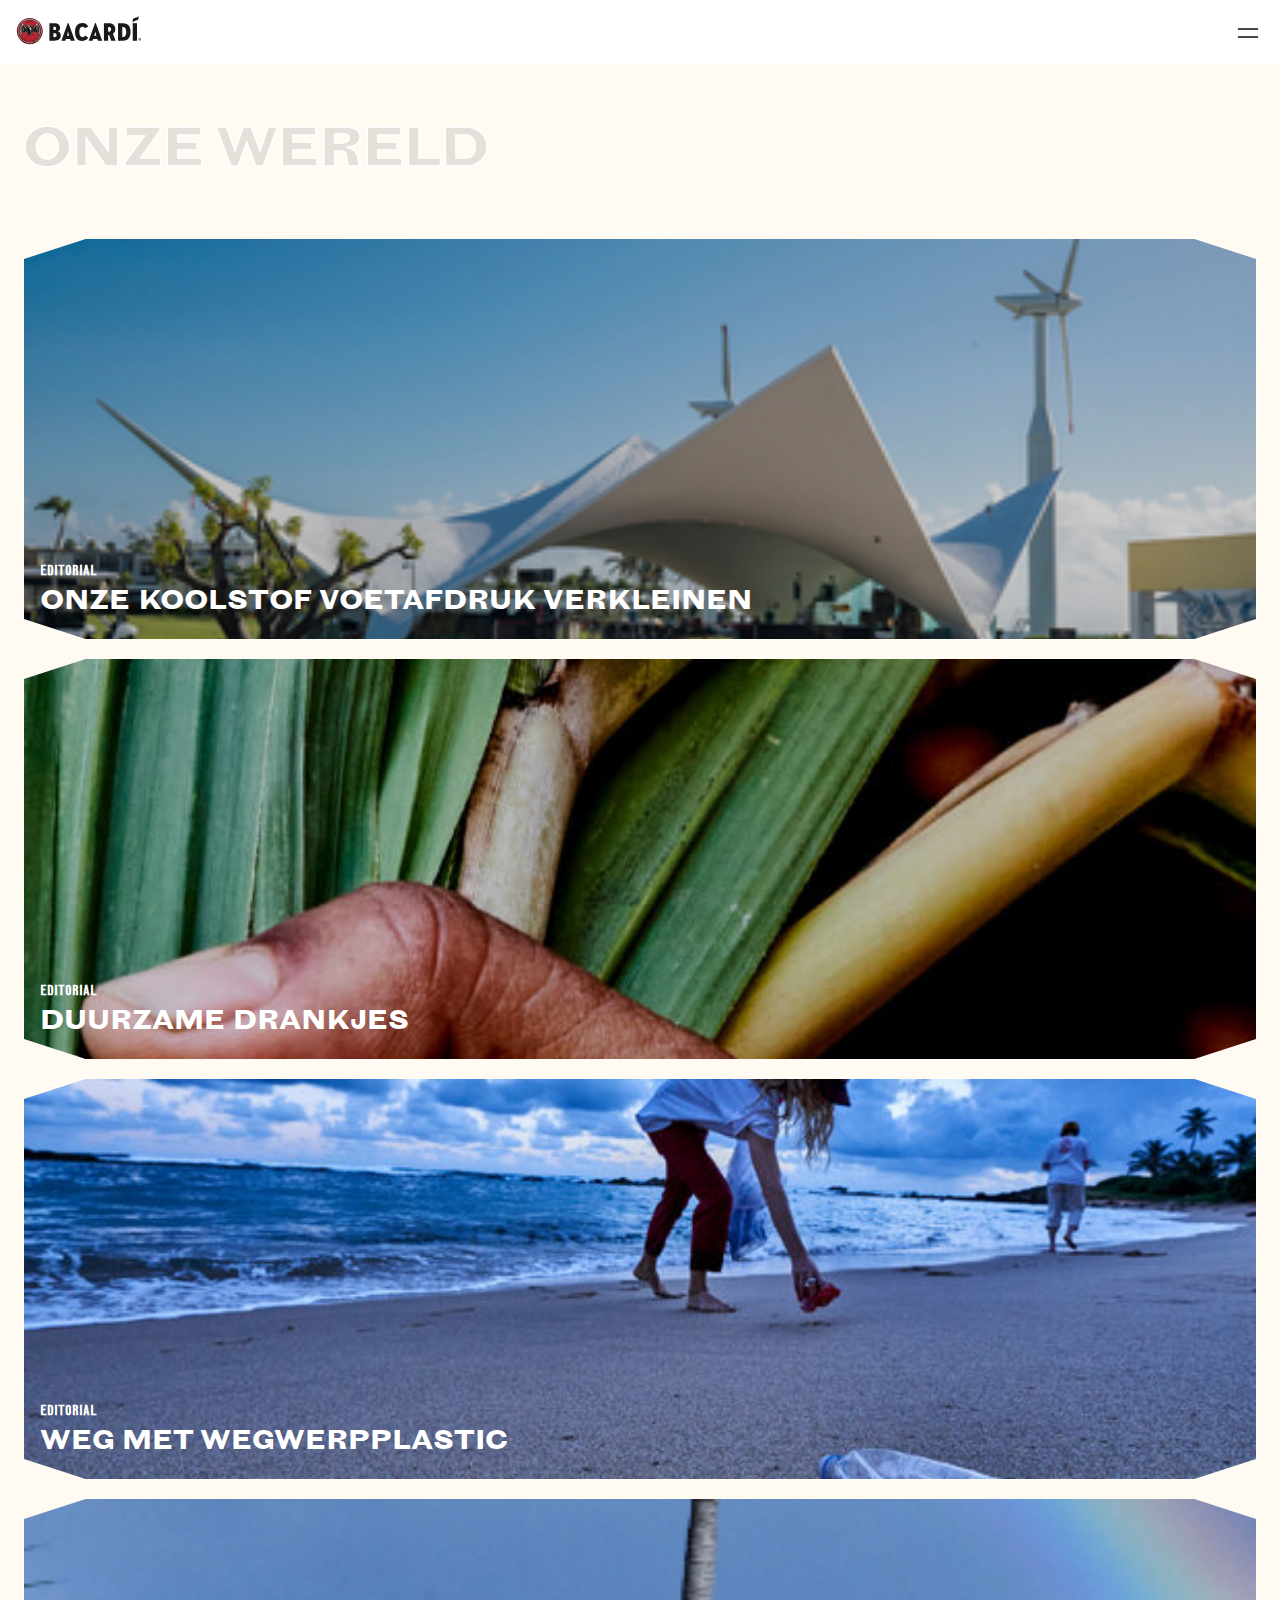
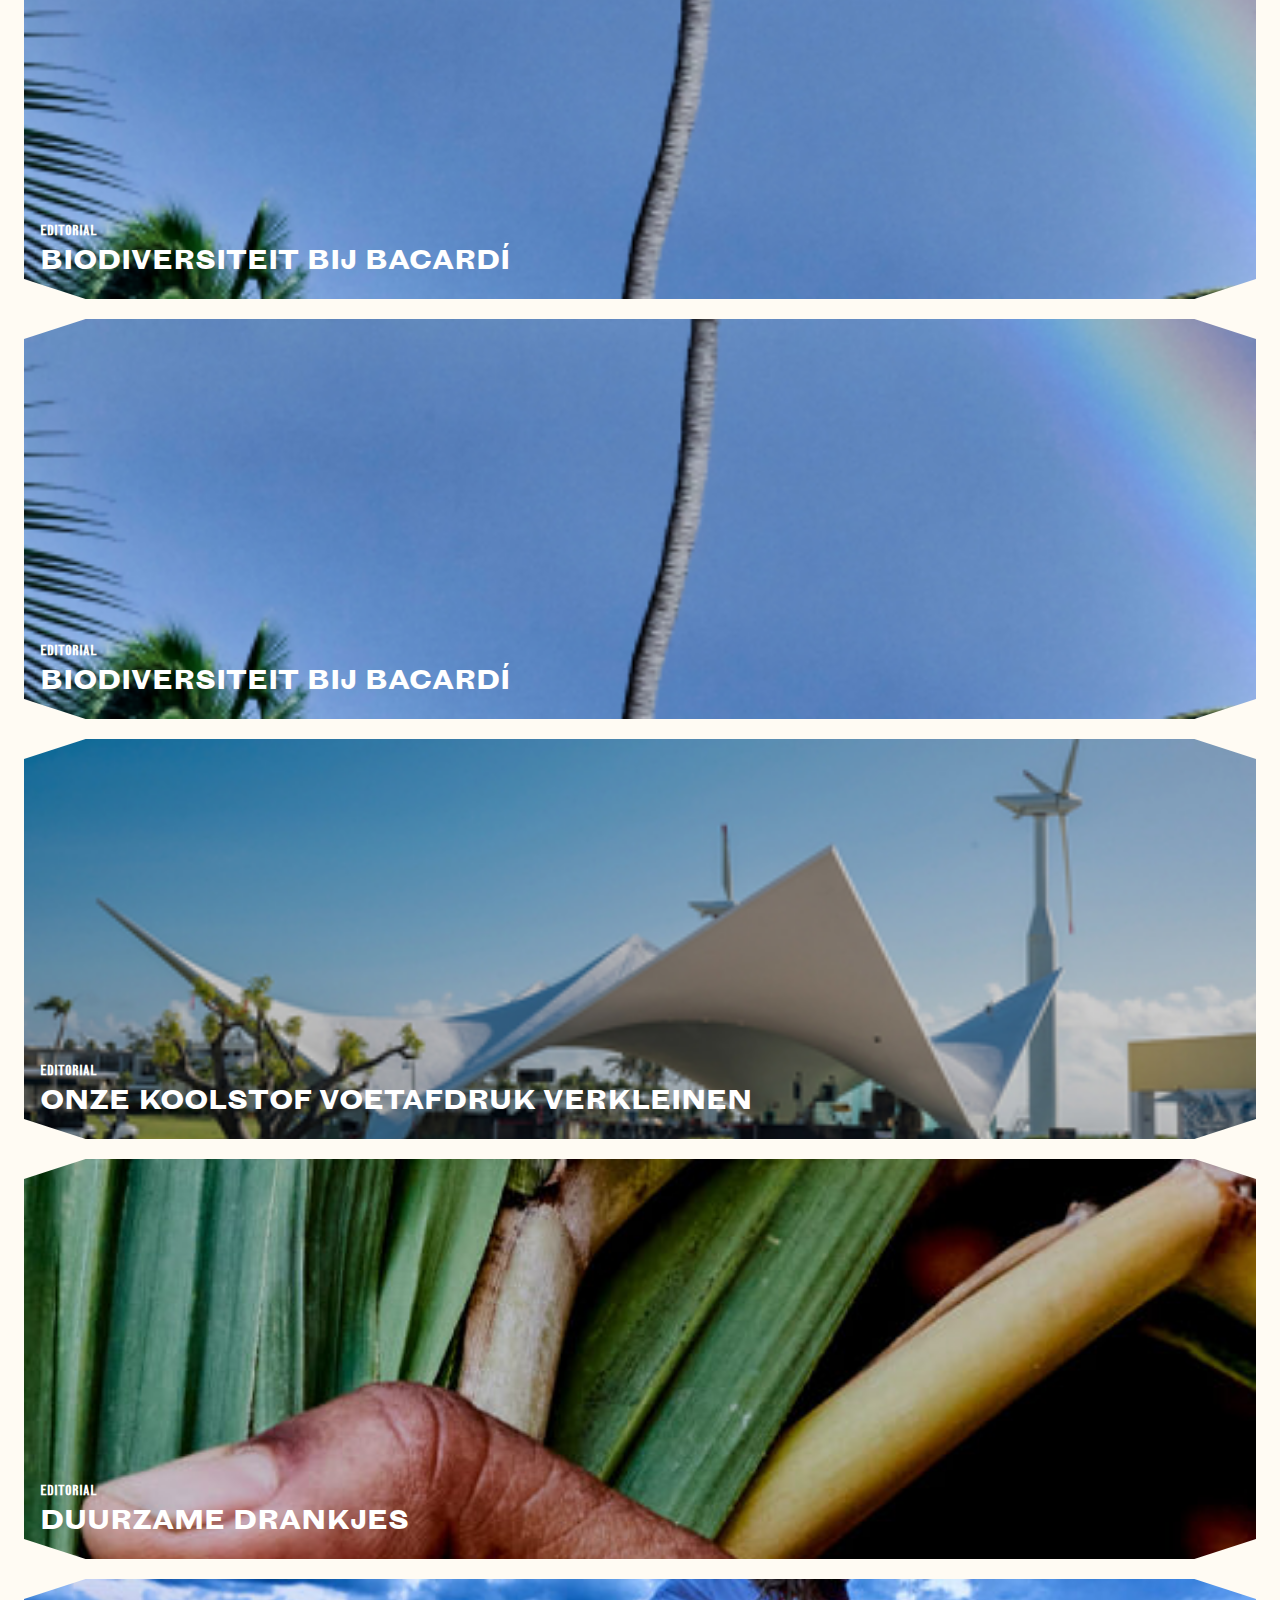
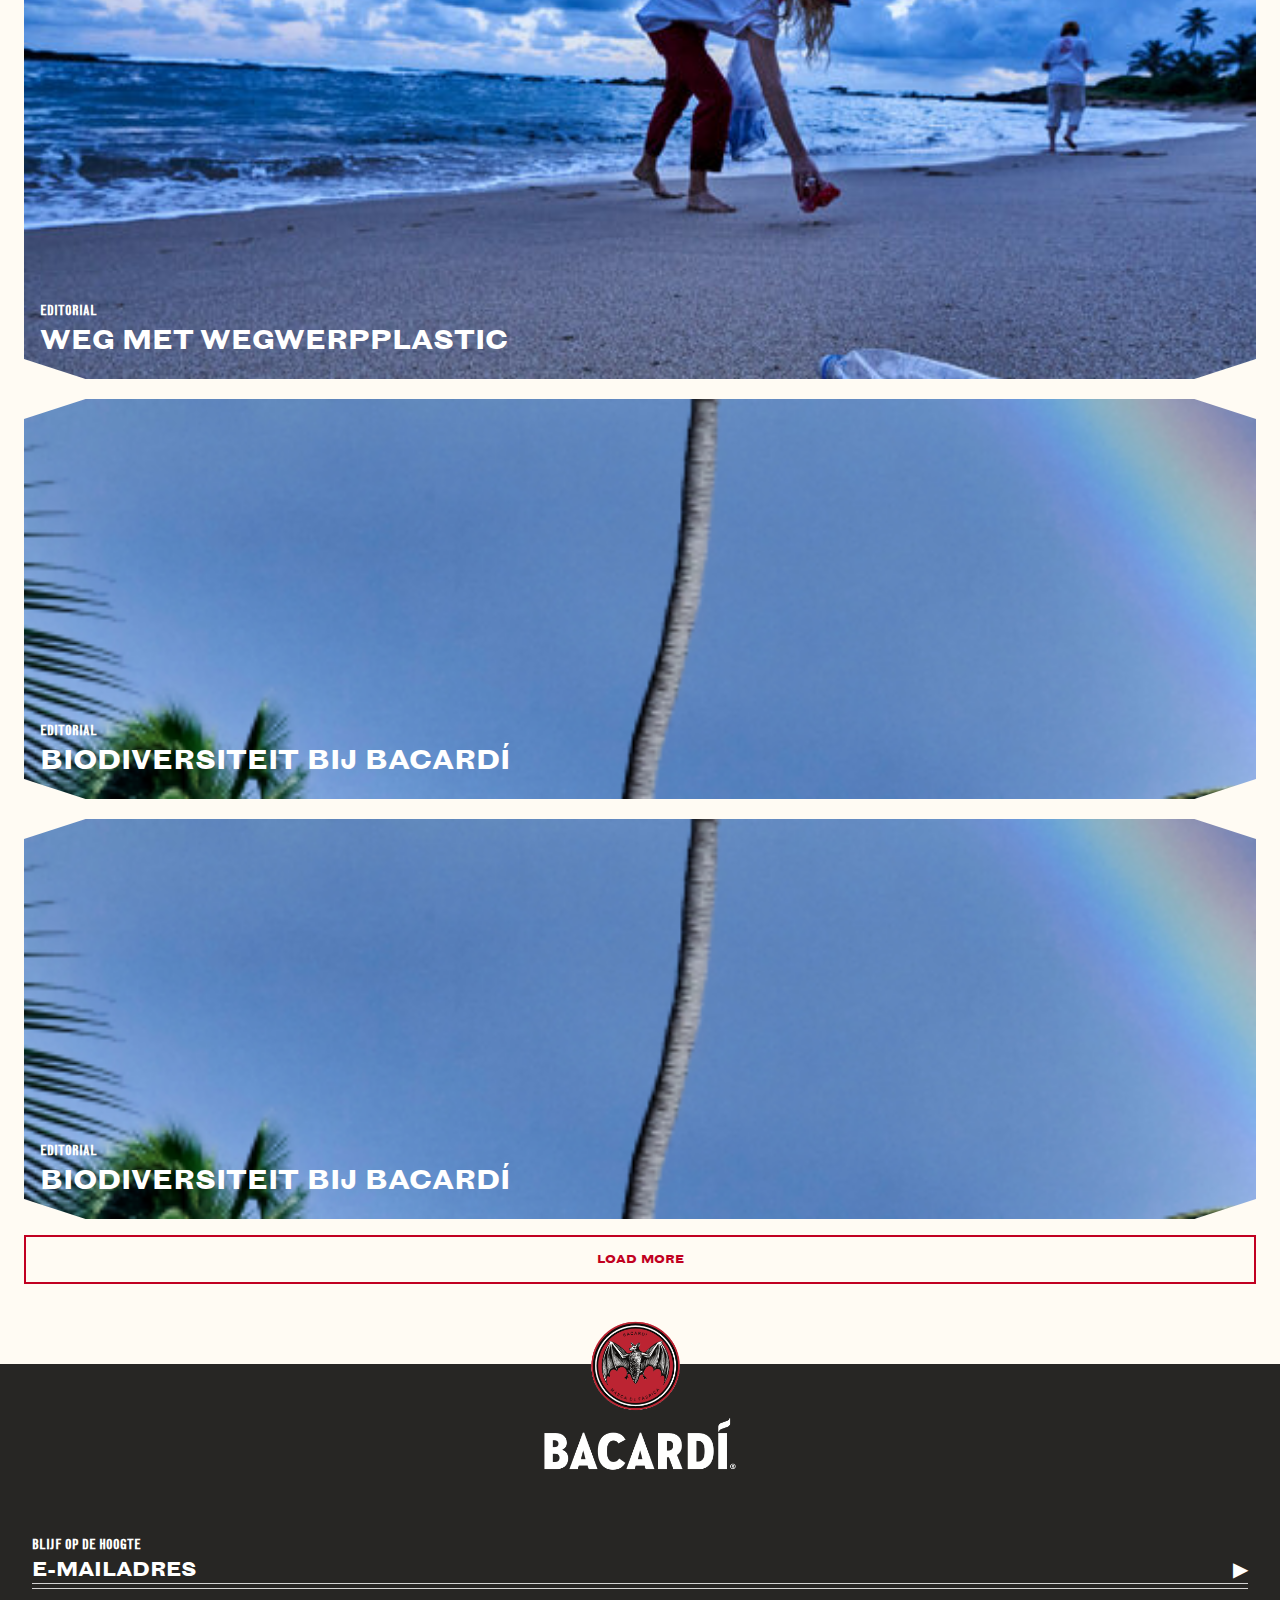
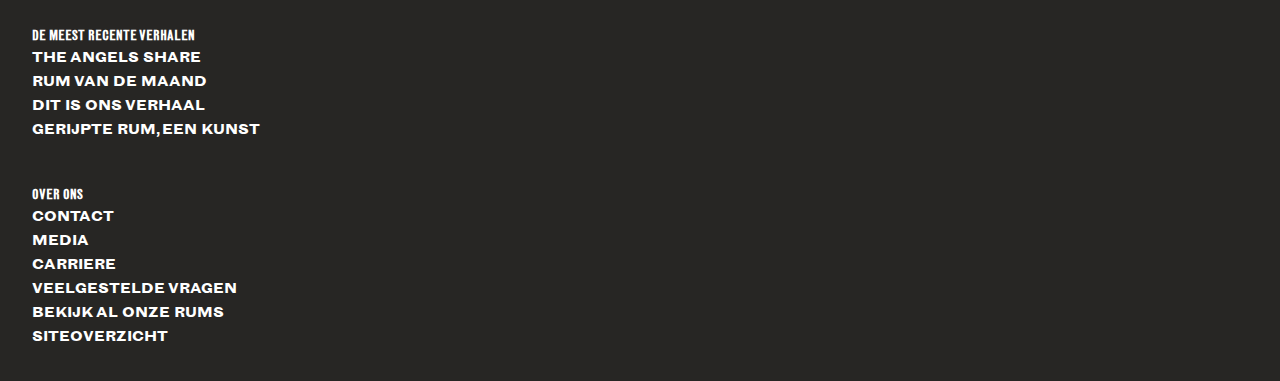
==== html/overons.html @ 6906a175 "Add files via upload" ====
<!DOCTYPE html>
<html lang="en">
<head>
	<meta charset="UTF-8">
	<meta http-equiv="X-UA-Compatible" content="IE=edge">
	<meta name="viewport" content="width=device-width, initial-scale=1.0">
	<title>Onze wereld | Ontdek Bacardi Nieuws | BACARDI NL</title>
	<link href="../styles/styleoverons.css" rel="stylesheet">
	<link href="../styles/stylealgemeen.css" rel="stylesheet">
	<link rel="icon" type="image/svg+xml" href="./images/bacardi-primary-logo.png">
</head>

<body>
    <header>
		<a href="../index.html">
			<img src="../images/Bacardi-Logo-Black.svg" alt="logo of bacardi">
		</a>
		<button aria-hidden="true">
			<span></span>
            <span></span>
		</button>
		<nav>
			<div>
				<img src="./images/Bacardi-Logo-Black.svg" alt="logo of bacardi">
			</div>
			<ul>
				<li><a href="#">Onze rums</a></li>
				<li><a href="#">Cocktails</a></li>
				<li><a href="./overons.html">Over ons</a></li>
				<li><a href="#">faq</a></li>
				<li><a href="#">Shop</a></li>
				<li><a href="#">Login</a></li>
			</ul>
		</nav>
	</header>
    
    <main>

        <section>
            <video class="video-lazyload" data-mobile-video="https://d323g1xugy1rkz.cloudfront.net/wp-content/uploads/sites/25/2020/12/16121121/Our-world-video-Mobile.mp4" data-desktop-video="https://d323g1xugy1rkz.cloudfront.net/wp-content/uploads/sites/25/2020/12/16120540/Our-world-video-Dekstop.mp4" muted="" autoplay="" playsinline="" loop="" src="https://d323g1xugy1rkz.cloudfront.net/wp-content/uploads/sites/25/2020/12/16121121/Our-world-video-Mobile.mp4"></video>
            <h1>Onze wereld</h1>
        </section>
        <section>
            <ul class="list">
                <li>
                    <a href="#">
                        <div>
                            <h2>Editorial</h2>
                            <h3>Onze koolstof voetafdruk verkleinen</h3>
                        </div>
                        <img src="../images/image_koolstof.jpeg" alt="foto van...">
                    </a>    
                </li>
                <li>
                    <a href="#">
                        <div>
                            <h2>Editorial</h2>
                            <h3>Duurzame drankjes</h3>
                        </div>
                        <img src="../images/image_duurzamedrankjes.jpeg" alt="ingezoomde foto van planten die worden vastgehouden door een stevige hand">
                    </a>
                </li>
                <li>
                    <a href="#">
                        <div>
                            <h2>Editorial</h2>
                            <h3>Weg met wegwerpplastic</h3>
                        </div>
                        <img src="../images/image_wegwerp.jpeg" alt="foto van een vrouw die het plastic van het strand aan het opruimen is.">
                    </a>
                </li>
                <li>
                    <a href="#">
                        <div>
                            <h2>Editorial</h2>
                            <h3>Biodiversiteit bij Bacardí</h3>
                        </div>
                        <img src="../images/image_biodiversiteit.jpeg" alt="Een palmboom met een regenboog erachter">
                    </a>
                </li>
                <li>
                    <a href="#">
                        <div>
                            <h2>Editorial</h2>
                            <h3>Biodiversiteit bij Bacardí</h3>
                        </div>
                        <img src="../images/image_biodiversiteit.jpeg" alt="Een palmboom met een regenboog erachter">
                    </a>
                </li>
                <li>
                    <a href="#">
                        <div>
                            <h2>Editorial</h2>
                            <h3>Onze koolstof voetafdruk verkleinen</h3>
                        </div>
                        <img src="../images/image_koolstof.jpeg" alt="foto van...">
                    </a>    
                </li>
                <li>
                    <a href="#">
                        <div>
                            <h2>Editorial</h2>
                            <h3>Duurzame drankjes</h3>
                        </div>
                        <img src="../images/image_duurzamedrankjes.jpeg" alt="ingezoomde foto van planten die worden vastgehouden door een stevige hand">
                    </a>
                </li>
                <li>
                    <a href="#">
                        <div>
                            <h2>Editorial</h2>
                            <h3>Weg met wegwerpplastic</h3>
                        </div>
                        <img src="../images/image_wegwerp.jpeg" alt="foto van een vrouw die het plastic van het strand aan het opruimen is.">
                    </a>
                </li>
                <li>
                    <a href="#">
                        <div>
                            <h2>Editorial</h2>
                            <h3>Biodiversiteit bij Bacardí</h3>
                        </div>
                        <img src="../images/image_biodiversiteit.jpeg" alt="Een palmboom met een regenboog erachter">
                    </a>
                </li>
                <li>
                    <a href="#">
                        <div>
                            <h2>Editorial</h2>
                            <h3>Biodiversiteit bij Bacardí</h3>
                        </div>
                        <img src="../images/image_biodiversiteit.jpeg" alt="Een palmboom met een regenboog erachter">
                    </a>
                </li>
            </ul>
            <button id="next">Load more</button>
        </section>


    </main>
    
    <footer>
        <img src="../images/footer-bacardi-logo.png" alt="footer logo of bacardi">
    
        <section>
            <h2>Blijf op de hoogte</h2>
            <a href="#">E-mailadres</a>
        </section>
    
        <section>
            <h2>De meest recente verhalen</h2>
            <ul>
    
                <li><a href="#">The angels share</a></li>
                <li><a href="#">Rum van de maand</a></li>
                <li><a href="#">Dit is ons verhaal</a></li>
                <li><a href="#">Gerijpte rum, een kunst</a></li>
            </ul>
        </section>
    
        <section>
            <h2>Over ons</h2>
            
            <ul>
                <li><a href="#">Contact</a></li>
                <li><a href="#">Media</a></li>
                <li><a href="#">Carriere</a></li>
                <li><a href="#">Veelgestelde vragen</a></li>
                <li><a href="#">Bekijk al onze rums</a></li>
                <li><a href="#">Siteoverzicht</a></li>
            </ul>
        </section>
    
    </footer>
    
    <script defer src="../scripts/script.js"></script>
    <!-- <script src="https://code.jquery.com/jquery-3.6.0.min.js"></script> -->

</body>
</html>
---- styles/styleoverons.css ----
body {
	background-color:var(--color-background2);
}

h2 {
	font-family: 'bacardi1';
	text-transform: uppercase;
	font-size: 0.875em;
	margin-top: 1em;
}

h3 {
	font-family: 'bacardi';
	text-transform: uppercase;
	font-size: 1.7em;
	margin: 0;
} 

main img {
	max-width: 100%;
} 

ul {
	padding: 0;
}

p {
	font-family: 'calibri'; 
	font-size: large;
	line-height: 1.5em;
	margin-top: .4em;
	color: var(--color-text);
} 

video {
    position: relative;
    display: block;
    width: 100%;
    object-fit: cover;
    object-position: center;
}

/* -------------------------------------- */

section:nth-of-type(1){
	position: relative;
}

h1 {
	position: absolute;
	bottom: .5em;
	left: .4em;
	font-family: "bacardi";
	text-transform: uppercase;
	color: rgba(0,0,0,.1);
    -webkit-text-stroke: 1.5px #fff;
	font-size: 3.5em;
	letter-spacing: -2px;
}

/* -------------------------------------- */

section:nth-of-type(2) {
	margin: 1.5em;
}

section:nth-of-type(2) ul {
	display: grid;
	list-style: none;
	row-gap: 1em;
}

section:nth-of-type(2) ul li{
	position: relative;
}

/* Bronnen: Coyier, Chris(mar 13, 2018). Notched Boxes; https://css-tricks.com/notched-boxes/ */
section:nth-of-type(2) ul li img{
	width:100%;
	height:25em;
	object-fit: cover;
		clip-path: 
		  polygon(
			0% 5%,     /* top left */
			5% 0%,     /* top left */
			95% 0%,    /* top right */
			100% 5%,   /* top right */
			100% 95%,  /* bottom right */
			95% 100%,  /* bottom right */
			5% 100%,   /* bottom left */
			0 95%      /* bottom left */
		  );
	  }

section:nth-of-type(2) ul div{
	position: absolute;
	bottom:1.5em;
	left: 1em;
	margin-right: 2em;
	z-index: 4;
}

section:nth-of-type(2) ul a {
	text-decoration: none;
	color: var(--color-textimg);
}

/* ---------------load more button------------------------ */

section:nth-of-type(2) button {
	display: block;
	text-align: center;
	width: 100%;

	font-family: 'bacardi';
	font-size: .75em;
	text-decoration: none;
	text-transform: uppercase;
	color: var(--color-accent);
	background-color: transparent;
	border: var(--color-accent) .2em solid;

	padding: 1.2em;
	margin-top: 1em;
}

/* bron: Gaver, Dirk(25 feb 2021). The Best CSS Button Hover Effects You Can Use Too; https://www.sliderrevolution.com/resources/css-button-hover-effects/ */
section:nth-of-type(2) button:hover {
	box-shadow: inset 0 -4.25em 0 0 var(--color-accent);
	transition: .3s;
	color: var(--color-textimg)
}
---- styles/stylealgemeen.css ----
*, *::after, *::before {
    box-sizing:border-box;  
    margin: 0;
    padding: 0;
  }

/******************************************************/
/* FONTS */
/******************************************************/
@font-face {
	font-family: 'bacardi';
	src: url(../fonts/GrotesqueMTStd-BoldExtended.woff2);
	font-weight: bold;
}

@font-face {
	font-family: 'bacardi1';
	src: url(../fonts/GrotesqueMTStd-Condensed.woff2);
}

@font-face {
	font-family: 'bacardi3';
	src: url(../fonts/GrotesqueMTStd.woff2);
}

@font-face {
	font-family: 'bacardi4';
	src: url(../fonts/GrotesqueMTStd\ \(1\).woff2);
}

@font-face {
	font-family: 'bacardi5';
	src: url(../fonts/GrotesqueMTStd-Bold.woff2);
}

@font-face {
	font-family: 'bacardi6';
	src: url(../fonts/GrotesqueDispMTStd-BoldCn.woff2);
}

@font-face {
	font-family: 'bacardi7';
	src: url(../fonts/Neutra2Cond-Titling\ \(2\).woff2);
}

@font-face {
	font-family: 'bacardi8';
	src: url(../fonts/satisfy-regular\ \(1\).woff2);
}

@font-face {
	font-family: 'bacardi9';
	src: url(../fonts/Anton-Regular.woff2);
}

@font-face {
	font-family: 'bacardi10';
	src: url(../fonts/Trueno.woff2);
}

@font-face {
	font-family: 'bacardi11';
	src: url(../fonts/TruenoBold.woff2);
	font-weight: bold;
}

@font-face {
	font-family: 'bacardi12';
	src: url(../fonts/fontello\ \(1\).woff2);
}

@font-face {
	font-family: 'calibri';
	src: url(../fonts/Calibri.woff2);
}

/* ***************************************************
Kleuren
******************************************************/

:root {
	/* startje */
	--color-text:#464646;
	--color-headers:black;
	--color-textimg:white;
	--color-accent:#c10020;
	--color-background:rgb(255, 255, 255);
	--color-background2:#fffbf3;
	--color-divider:lightgrey;
	--color-footer1:#272624;
	--color-headernav:white;
}


/* -------------Kleuren als dark mode ingesteld.------*/

@media (prefers-color-scheme: dark) {
	:root {
		--color-text:#eeeeee;
		--color-headers:white;
		--color-textimg:white;
		--color-accent:#c24d4d;
		--color-background:#1a1918;
		--color-background2:#202020;
		--color-divider:lightgrey;
		--color-footer1:#000000;
		--color-headernav:rgb(0, 0, 0);
	}
}

/* ***************************************************
HEADER/NAV
******************************************************/

header {
    display: grid;
    grid-template-columns: max-content 1fr;
    background-color: var(--color-headernav);
    position: sticky;
    top: 0;
    z-index: 100;
    padding: 1em;
}

header button {
    position: relative;
    justify-self: end;
    display: grid;
    z-index: 300;
    aspect-ratio: 1/1;
    border: none;
    background-color: transparent;
    place-items: center;
}

header button span {
    position: absolute;
    width: 1.5em;
    height: .15em;
    background-color: var(--color-text);
    transition: .3s;
}

header button span:nth-of-type(1) {
    transform: translateY(-.3em);
}

header button span:nth-of-type(2) {
    transform: translateY(.3em);
}

header button.open span:nth-of-type(1) {
    transform: translateY(0) rotate(45deg);
    background-color: var(--color-accent);
    height: .3em;
}

header button.open span:nth-of-type(2) {
    transform: translateY(0) rotate(-45deg);
    background-color: var(--color-accent);
    height: .3em;
}

header nav {
    background-color: var(--color-background);
    position: fixed;
    top: 0;
    bottom: 0;
    left: 0;
    right: 0;
    z-index: 100;
    translate: 100% 0;
    padding: 5vw 5.33vw;
    transition: .5s;
}

header nav > img {
    padding-top: 0;
} 

header nav ul {
    display: flex;
	overflow-y: auto;
    flex-direction: column;
    padding: 8vw 0;
    margin-top: 2em;
}

header nav ul li {
    align-items: center;
    border-bottom: 1px solid var(--color-divider);
    list-style: none;

	padding-top: 1.2em;
	padding-bottom: 1.2em;
}

header nav ul li:first-of-type {
    padding-top: 0;
}

header nav ul li:nth-of-type(2) {
	position: relative;
	left: 0;
}

header nav ul li:nth-of-type(2)::after {
	content: "►";

	position: absolute;
	right: 0;
	top: 1.8em;

	color: var(--color-accent);
}

header nav ul li:nth-of-type(5) {
	position: relative;
	left: 0;
}

header nav ul li:nth-of-type(5)::after {
	content: "►";

	position: absolute;
	right: 0;
	top: 1.8em;

	color: var(--color-accent);
}


header nav ul li:last-of-type {
    padding-bottom: 0;
	border-bottom: none;
}

header nav ul li a {
    text-decoration: none;
    font-family: 'bacardi5';
	text-transform: uppercase;
	font-size: 2em;
	margin: 0;
    color: var(--color-headers);
}

header nav section:first-of-type {
	position: absolute;
	height: 4em;
	left: 0;
	bottom: 0;
	width: 100vw;
	background-color: var(--color-footer1);
}

header nav section:first-of-type img {
	position: absolute;
	left: 1em;
	top: .5em;
	width: 8em;
}

nav.open {
    translate: 0 0;
    transition: .5s;
}

/* ***************************************************
FOOTER
******************************************************/

footer {
	margin-top: 5em;
	position: relative;
	background-color: var(--color-footer1);
	/* height: 50em; */

	padding: 8em 2em 2em;
}

footer img{
	width: 12em;
	position: absolute;
	top: 2em;
	left: 50%;
	transform: translate(-50%, -50%);
}

footer section ul li {
	list-style: none;
}

footer section h2 {
	color: var(--color-textimg);
	text-transform: uppercase;
	margin-bottom: 0;
	margin-top: 3em;
}

footer section a {
	position: relative;
	font-family: 'bacardi';
	text-decoration: none;
	text-transform: uppercase;
	font-size: 1.25em;
	color: var(--color-textimg);
}

footer section li a {
	font-family: 'bacardi';
	text-decoration: none;
	text-transform: uppercase;
	font-size: .875em;
    line-height: 1.714;
	color: var(--color-textimg);
	border: none;
}

footer section:nth-of-type(1) a {
	display: flex;
	justify-content: space-between;

}

footer section:nth-of-type(1) a::after {
	content:"▶︎";
}

footer section:nth-of-type(1) a::before {
	content:"";
	position:absolute;
	top:100%;
	left:0;
	right:0;
	height:.3em;
	border-top:solid 1px var(--color-divider);
	border-bottom:solid 1px var(--color-divider);
}

footer section:nth-of-type(2) {
    margin: 0;
}

footer section:nth-of-type(2) ul{
    display: block;
}

footer section:nth-of-type(3) {
    margin: 0;
	margin-top: 0;
    padding: 0;
    padding-top: 0;
    background-color: var(--color-footer1);
}
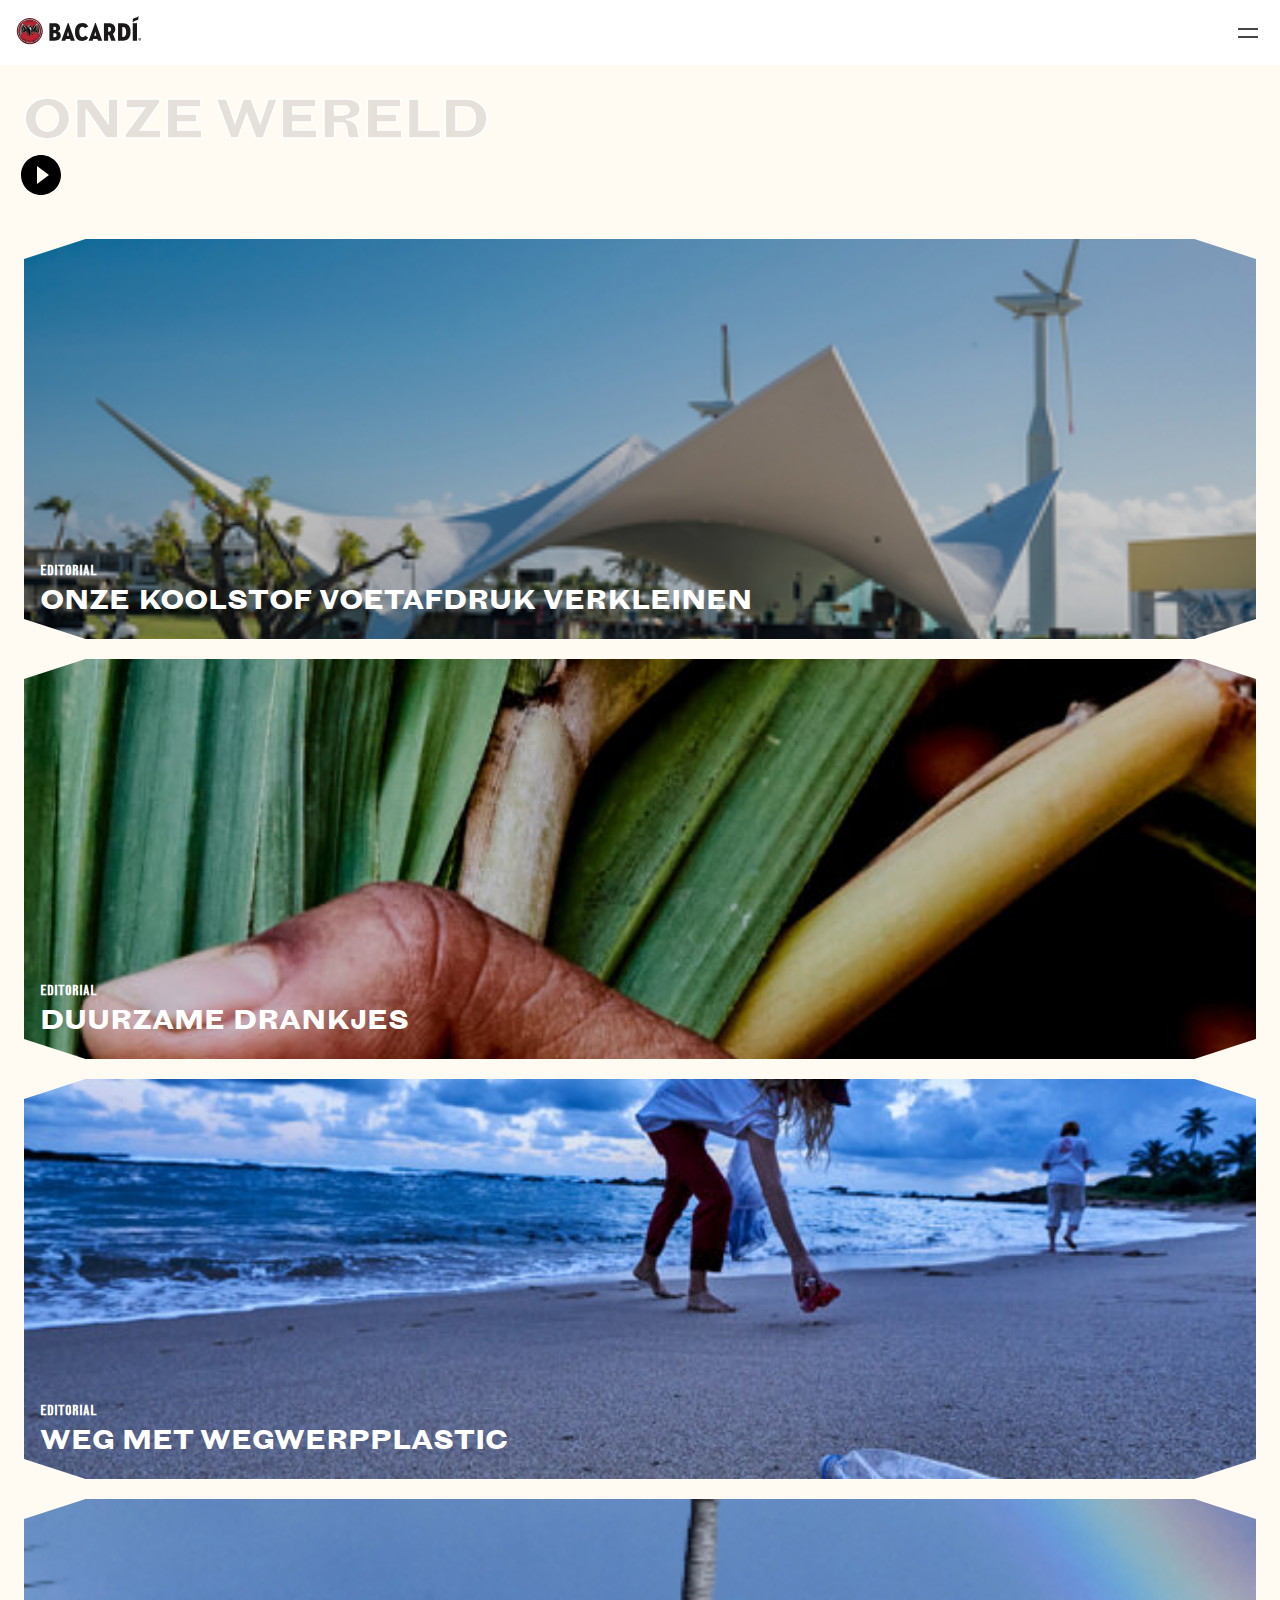
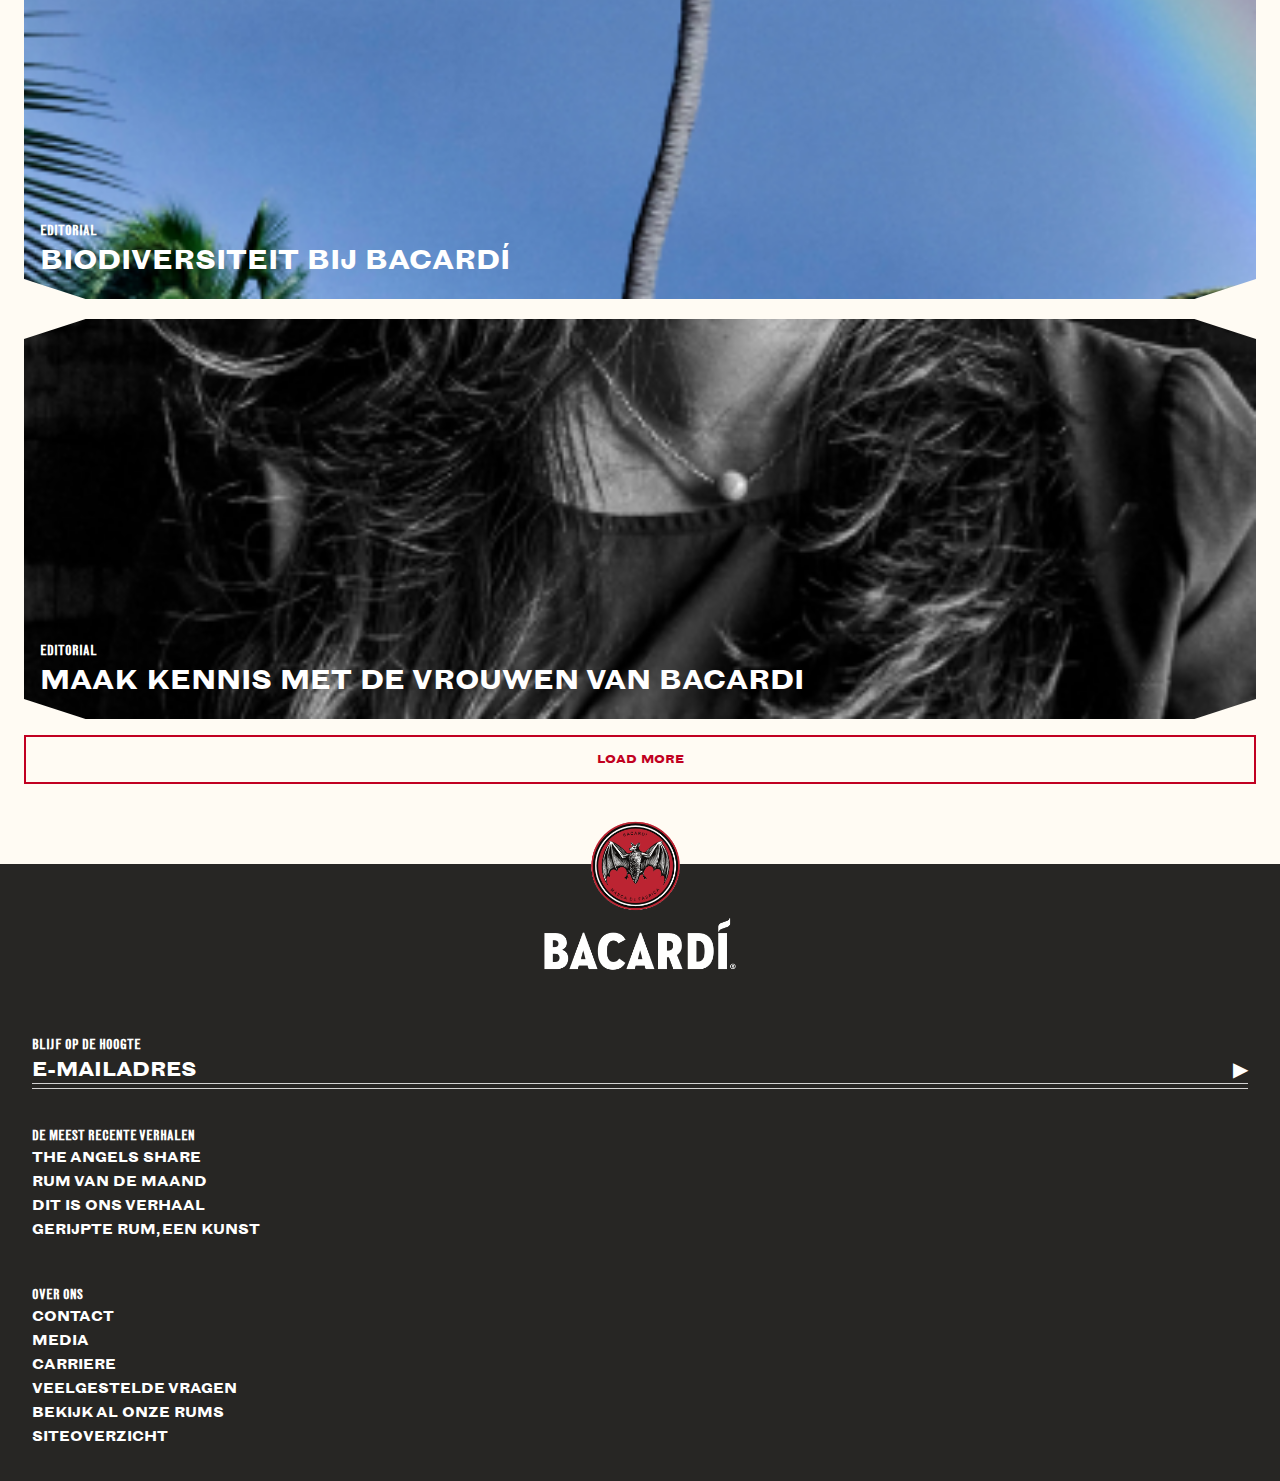
==== commit 54b4f9da: "Add files via upload" ====
--- a/html/overons.html
+++ b/html/overons.html
@@ -21,7 +21,7 @@
 		</button>
 		<nav>
 			<div>
-				<img src="./images/Bacardi-Logo-Black.svg" alt="logo of bacardi">
+				<img src="../images/Bacardi-Logo-Black.svg" alt="logo of bacardi">
 			</div>
 			<ul>
 				<li><a href="#">Onze rums</a></li>
@@ -31,6 +31,11 @@
 				<li><a href="#">Shop</a></li>
 				<li><a href="#">Login</a></li>
 			</ul>
+            <section>
+				<a href="#">
+					<img src="../images/socialmedia.png" alt="social media icons">
+				</a>
+			</section>
 		</nav>
 	</header>
     
@@ -38,10 +43,11 @@
 
         <section>
             <video class="video-lazyload" data-mobile-video="https://d323g1xugy1rkz.cloudfront.net/wp-content/uploads/sites/25/2020/12/16121121/Our-world-video-Mobile.mp4" data-desktop-video="https://d323g1xugy1rkz.cloudfront.net/wp-content/uploads/sites/25/2020/12/16120540/Our-world-video-Dekstop.mp4" muted="" autoplay="" playsinline="" loop="" src="https://d323g1xugy1rkz.cloudfront.net/wp-content/uploads/sites/25/2020/12/16121121/Our-world-video-Mobile.mp4"></video>
+            <button><img src="../images/352073_circle_fill_play_icon.svg" alt="pausebttn"></button>
             <h1>Onze wereld</h1>
         </section>
         <section>
-            <ul class="list">
+            <ul>
                 <li>
                     <a href="#">
                         <div>
@@ -82,12 +88,14 @@
                     <a href="#">
                         <div>
                             <h2>Editorial</h2>
-                            <h3>Biodiversiteit bij Bacardí</h3>
-                        </div>
-                        <img src="../images/image_biodiversiteit.jpeg" alt="Een palmboom met een regenboog erachter">
-                    </a>
-                </li>
-                <li>
+                            <h3>Maak kennis met de vrouwen van Bacardi</h3>
+                        </div>
+                        <img src="../images/bacardi-vrouwen.png" alt="foto van een vrouw die het plastic van het strand aan het opruimen is.">
+                    </a>
+                    </a>
+                </li>
+
+                <li class="hide">
                     <a href="#">
                         <div>
                             <h2>Editorial</h2>
@@ -96,7 +104,7 @@
                         <img src="../images/image_koolstof.jpeg" alt="foto van...">
                     </a>    
                 </li>
-                <li>
+                <li class="hide">
                     <a href="#">
                         <div>
                             <h2>Editorial</h2>
@@ -105,7 +113,7 @@
                         <img src="../images/image_duurzamedrankjes.jpeg" alt="ingezoomde foto van planten die worden vastgehouden door een stevige hand">
                     </a>
                 </li>
-                <li>
+                <li class="hide">
                     <a href="#">
                         <div>
                             <h2>Editorial</h2>
@@ -114,16 +122,62 @@
                         <img src="../images/image_wegwerp.jpeg" alt="foto van een vrouw die het plastic van het strand aan het opruimen is.">
                     </a>
                 </li>
-                <li>
-                    <a href="#">
-                        <div>
-                            <h2>Editorial</h2>
-                            <h3>Biodiversiteit bij Bacardí</h3>
-                        </div>
-                        <img src="../images/image_biodiversiteit.jpeg" alt="Een palmboom met een regenboog erachter">
-                    </a>
-                </li>
-                <li>
+                <li class="hide">
+                    <a href="#">
+                        <div>
+                            <h2>Editorial</h2>
+                            <h3>Maak kennis met de vrouwen van Bacardí</h3>
+                        </div>
+                        <img src="../images/bacardi-vrouwen.png" alt="Een zwart wit foto van een glimlachende vrouw die naar rechts kijkt.">
+                    </a>
+                </li>
+                <li class="hide">
+                    <a href="#">
+                        <div>
+                            <h2>Editorial</h2>
+                            <h3>Biodiversiteit bij Bacardí</h3>
+                        </div>
+                        <img src="../images/image_biodiversiteit.jpeg" alt="Een palmboom met een regenboog erachter">
+                    </a>
+                </li>
+
+                <li class="hide">
+                    <a href="#">
+                        <div>
+                            <h2>Editorial</h2>
+                            <h3>Biodiversiteit bij Bacardí</h3>
+                        </div>
+                        <img src="../images/image_biodiversiteit.jpeg" alt="Een palmboom met een regenboog erachter">
+                    </a>
+                </li>
+                <li class="hide">
+                    <a href="#">
+                        <div>
+                            <h2>Editorial</h2>
+                            <h3>Biodiversiteit bij Bacardí</h3>
+                        </div>
+                        <img src="../images/image_biodiversiteit.jpeg" alt="Een palmboom met een regenboog erachter">
+                    </a>
+                </li>
+                <li class="hide">
+                    <a href="#">
+                        <div>
+                            <h2>Editorial</h2>
+                            <h3>Biodiversiteit bij Bacardí</h3>
+                        </div>
+                        <img src="../images/image_biodiversiteit.jpeg" alt="Een palmboom met een regenboog erachter">
+                    </a>
+                </li>
+                <li class="hide">
+                    <a href="#">
+                        <div>
+                            <h2>Editorial</h2>
+                            <h3>Biodiversiteit bij Bacardí</h3>
+                        </div>
+                        <img src="../images/image_biodiversiteit.jpeg" alt="Een palmboom met een regenboog erachter">
+                    </a>
+                </li>
+                <li class="hide">
                     <a href="#">
                         <div>
                             <h2>Editorial</h2>
@@ -133,7 +187,7 @@
                     </a>
                 </li>
             </ul>
-            <button id="next">Load more</button>
+            <button>Load more</button>
         </section>
 
 
@@ -174,7 +228,7 @@
     </footer>
     
     <script defer src="../scripts/script.js"></script>
-    <!-- <script src="https://code.jquery.com/jquery-3.6.0.min.js"></script> -->
+    <script defer src="../scripts/scriptoverons.js"></script>
 
 </body>
 </html>--- a/styles/styleoverons.css
+++ b/styles/styleoverons.css
@@ -34,8 +34,8 @@
 } 
 
 video {
+	display: block;
     position: relative;
-    display: block;
     width: 100%;
     object-fit: cover;
     object-position: center;
@@ -49,14 +49,24 @@
 
 h1 {
 	position: absolute;
-	bottom: .5em;
+	bottom: 1em;
 	left: .4em;
+
 	font-family: "bacardi";
 	text-transform: uppercase;
+	font-size: 3.5em;
+	letter-spacing: -2px;
 	color: rgba(0,0,0,.1);
     -webkit-text-stroke: 1.5px #fff;
-	font-size: 3.5em;
-	letter-spacing: -2px;
+}
+
+section:nth-of-type(1) button {
+	position: absolute;
+	bottom: 1em;
+	left: 1.3em;
+
+	border: none;
+	background-color: transparent;
 }
 
 /* -------------------------------------- */
@@ -127,7 +137,40 @@
 
 /* bron: Gaver, Dirk(25 feb 2021). The Best CSS Button Hover Effects You Can Use Too; https://www.sliderrevolution.com/resources/css-button-hover-effects/ */
 section:nth-of-type(2) button:hover {
+	color: var(--color-textimg);
 	box-shadow: inset 0 -4.25em 0 0 var(--color-accent);
 	transition: .3s;
-	color: var(--color-textimg)
-} +} 
+
+@keyframes loading {
+	0% {
+		background-position: right center;
+	}
+	100% {
+		background-position: left center;
+	}
+}
+
+@media(prefers-reduced-motion:no-preference) {
+	section:nth-of-type(2) button.loading {
+		background-image: 
+		repeating-linear-gradient(
+			45deg,
+			var(--color-accent) 0% 4%,
+			transparent 0 6%,
+			var(--color-accent) 0% 10%
+		);
+		background-size: 200% 100%;
+
+		animation-name:loading;
+		animation-duration: 2s;
+		animation-iteration-count: infinite;
+		animation-timing-function: linear;
+		box-shadow: unset;
+	}
+}
+
+
+.hide {
+	display: none;
+}--- a/styles/stylealgemeen.css
+++ b/styles/stylealgemeen.css
@@ -87,9 +87,12 @@
 	--color-accent:#c10020;
 	--color-background:rgb(255, 255, 255);
 	--color-background2:#fffbf3;
+	--color-cocktail1:rgb(79, 138, 144);
+	--color-cocktail2:rgb(92, 157, 101);
 	--color-divider:lightgrey;
 	--color-footer1:#272624;
 	--color-headernav:white;
+	--color-scrollbartrack:rgba(244, 218, 211, 0.372);
 }
 
 
@@ -103,9 +106,11 @@
 		--color-accent:#c24d4d;
 		--color-background:#1a1918;
 		--color-background2:#202020;
+		--color-cocktail1:rgb(79, 138, 144);
+		--color-cocktail2:rgb(92, 157, 101);
 		--color-divider:lightgrey;
 		--color-footer1:#000000;
-		--color-headernav:rgb(0, 0, 0);
+		--color-headernav:#191919;
 	}
 }
 
@@ -121,6 +126,17 @@
     top: 0;
     z-index: 100;
     padding: 1em;
+}
+
+header a:nth-of-type(2) {
+	position: absolute;
+	left: -999em;
+}
+
+header a:nth-of-type(2):focus {
+	position: absolute;
+	left: 45vw;
+	top: 1.3em;
 }
 
 header button {
@@ -189,7 +205,7 @@
 
 header nav ul li {
     align-items: center;
-    border-bottom: 1px solid var(--color-divider);
+    border-bottom: 0.02em solid var(--color-divider);
     list-style: none;
 
 	padding-top: 1.2em;
